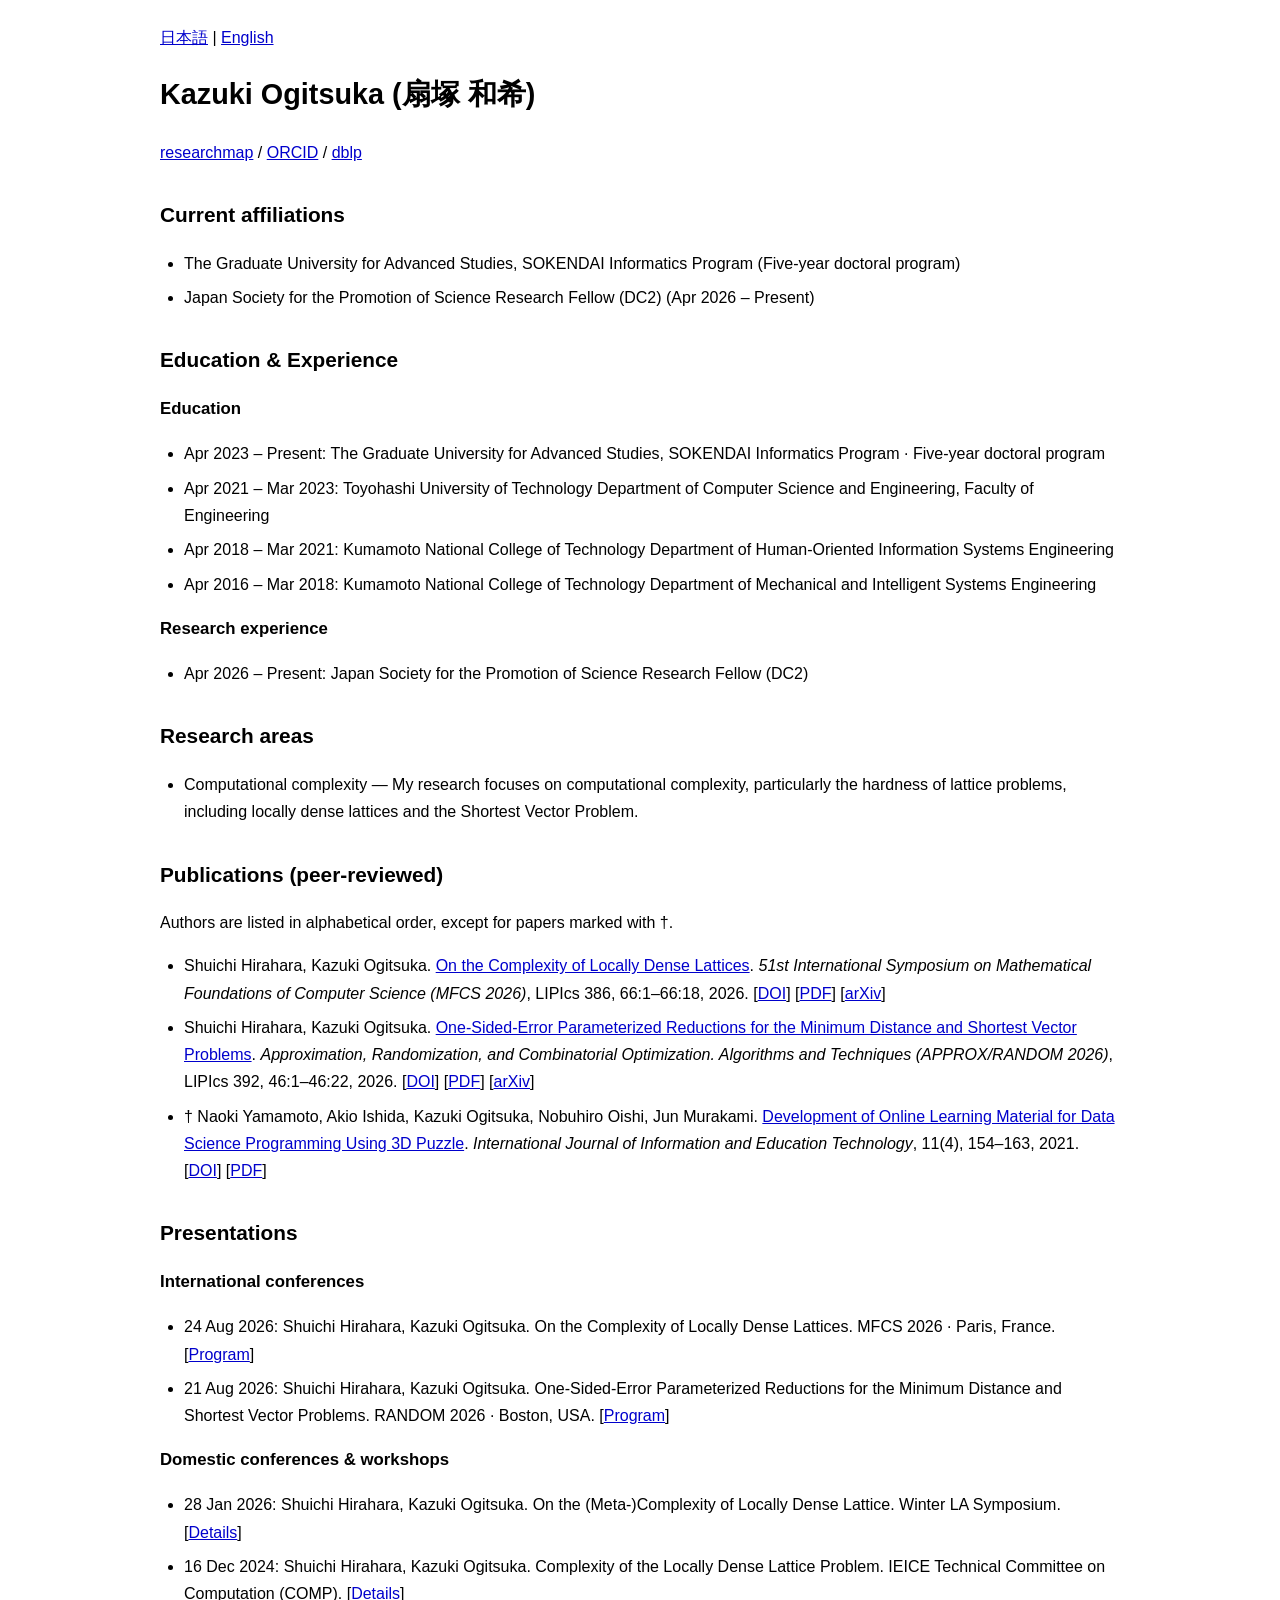
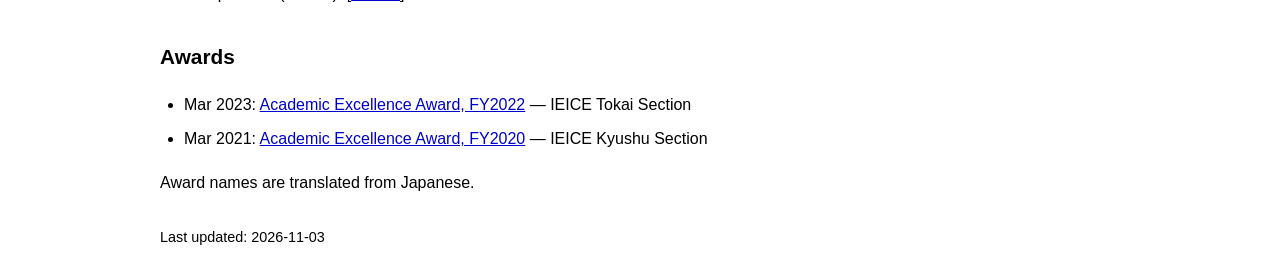
==== en/index.html @ 78e7dba9 "Add bilingual academic personal website" ====
<!doctype html>
<html lang="en">
<head>
  <meta charset="utf-8">
  <meta name="viewport" content="width=device-width, initial-scale=1">
  <meta name="color-scheme" content="light">
  <title>Kazuki Ogitsuka | Computational complexity</title>
  <meta name="description" content="Kazuki Ogitsuka: affiliations, education, research areas, peer-reviewed publications, presentations, and awards.">
  <link rel="alternate" hreflang="ja" href="../index.html">
  <link rel="alternate" hreflang="en" href="./index.html">
  <link rel="stylesheet" href="../assets/style.css">
  <script src="../assets/main.js" defer></script>
</head>
<body id="top">
  <header>
    <nav aria-label="Language"><a href="../index.html" lang="ja" hreflang="ja" data-language-link>日本語</a> | <a href="./index.html" lang="en" hreflang="en" aria-current="page">English</a></nav>
    <h1>Kazuki Ogitsuka <span lang="ja">(扇塚 和希)</span></h1>
    <p><a href="https://researchmap.jp/kazuki_ogitsuka?lang=en">researchmap</a> / <a href="https://orcid.org/0009-0003-6809-3717">ORCID</a> / <a href="https://dblp.org/pid/443/9384.html">dblp</a></p>
  </header>
  <main id="main">
    <section id="affiliations">
      <h2>Current affiliations</h2>
      <ul>
        <li>The Graduate University for Advanced Studies, SOKENDAI Informatics Program (Five-year doctoral program)</li>
        <li>Japan Society for the Promotion of Science Research Fellow (DC2) (Apr 2026 – Present)</li>
      </ul>
    </section>
    <section id="education">
      <h2>Education & Experience</h2>
      <h3>Education</h3>
      <ul class="education-list">
        <li>Apr 2023 – Present: The Graduate University for Advanced Studies, SOKENDAI Informatics Program · Five-year doctoral program</li>
        <li>Apr 2021 – Mar 2023: Toyohashi University of Technology Department of Computer Science and Engineering, Faculty of Engineering</li>
        <li>Apr 2018 – Mar 2021: Kumamoto National College of Technology Department of Human-Oriented Information Systems Engineering</li>
        <li>Apr 2016 – Mar 2018: Kumamoto National College of Technology Department of Mechanical and Intelligent Systems Engineering</li>
      </ul>
      <h3>Research experience</h3>
      <ul class="experience-list">
        <li>Apr 2026 – Present: Japan Society for the Promotion of Science Research Fellow (DC2)</li>
      </ul>
    </section>
    <section id="research">
      <h2>Research areas</h2>
      <ul>
        <li>Computational complexity — My research focuses on computational complexity, particularly the hardness of lattice problems, including locally dense lattices and the Shortest Vector Problem.</li>
      </ul>
    </section>
    <section id="publications">
      <h2>Publications (peer-reviewed)</h2>
      <p>Authors are listed in alphabetical order, except for papers marked with †.</p>
      <ul class="publication-list">
        <li class="publication" lang="en">Shuichi Hirahara, Kazuki Ogitsuka. <a href="https://doi.org/10.4230/LIPIcs.MFCS.2026.66">On the Complexity of Locally Dense Lattices</a>. <i>51st International Symposium on Mathematical Foundations of Computer Science (MFCS 2026)</i>, LIPIcs 386, 66:1–66:18, 2026. [<a href="https://doi.org/10.4230/LIPIcs.MFCS.2026.66">DOI</a>] [<a href="https://drops.dagstuhl.de/storage/00lipics/lipics-vol386-mfcs2026/LIPIcs.MFCS.2026.66/LIPIcs.MFCS.2026.66.pdf">PDF</a>] [<a href="https://arxiv.org/abs/2608.14975">arXiv</a>]</li>
        <li class="publication" lang="en">Shuichi Hirahara, Kazuki Ogitsuka. <a href="https://doi.org/10.4230/LIPIcs.APPROX/RANDOM.2026.46">One-Sided-Error Parameterized Reductions for the Minimum Distance and Shortest Vector Problems</a>. <i>Approximation, Randomization, and Combinatorial Optimization. Algorithms and Techniques (APPROX/RANDOM 2026)</i>, LIPIcs 392, 46:1–46:22, 2026. [<a href="https://doi.org/10.4230/LIPIcs.APPROX/RANDOM.2026.46">DOI</a>] [<a href="https://drops.dagstuhl.de/storage/00lipics/lipics-vol392-approx-random2026/LIPIcs.APPROX-RANDOM.2026.46/LIPIcs.APPROX-RANDOM.2026.46.pdf">PDF</a>] [<a href="https://arxiv.org/abs/2608.14305">arXiv</a>]</li>
        <li class="publication" lang="en">† Naoki Yamamoto, Akio Ishida, Kazuki Ogitsuka, Nobuhiro Oishi, Jun Murakami. <a href="https://doi.org/10.18178/ijiet.2021.11.4.1505">Development of Online Learning Material for Data Science Programming Using 3D Puzzle</a>. <i>International Journal of Information and Education Technology</i>, 11(4), 154–163, 2021. [<a href="https://doi.org/10.18178/ijiet.2021.11.4.1505">DOI</a>] [<a href="https://www.ijiet.org/vol11/1505-TN008.pdf">PDF</a>]</li>
      </ul>
    </section>
    <section id="presentations">
      <h2>Presentations</h2>
      <h3>International conferences</h3>
      <ul class="talk-list">
        <li>24 Aug 2026: <span lang="en">Shuichi Hirahara, Kazuki Ogitsuka.</span> <span lang="en">On the Complexity of Locally Dense Lattices.</span> MFCS 2026 · Paris, France. [<a href="https://mfcs2026.irif.fr/schedule.html">Program</a>]</li>
        <li>21 Aug 2026: <span lang="en">Shuichi Hirahara, Kazuki Ogitsuka.</span> <span lang="en">One-Sided-Error Parameterized Reductions for the Minimum Distance and Shortest Vector Problems.</span> RANDOM 2026 · Boston, USA. [<a href="https://cs-people.bu.edu/aene/approxrandom2026/program.pdf">Program</a>]</li>
      </ul>
      <h3>Domestic conferences & workshops</h3>
      <ul class="talk-list">
        <li>28 Jan 2026: <span lang="en">Shuichi Hirahara, Kazuki Ogitsuka.</span> <span lang="en">On the (Meta-)Complexity of Locally Dense Lattice.</span> Winter LA Symposium. [<a href="https://researchmap.jp/kazuki_ogitsuka/presentations/53793791">Details</a>]</li>
        <li>16 Dec 2024: <span lang="en">Shuichi Hirahara, Kazuki Ogitsuka.</span> <span lang="en">Complexity of the Locally Dense Lattice Problem.</span> IEICE Technical Committee on Computation (COMP). [<a href="https://ken.ieice.org/ken/paper/20241216Hcga/">Details</a>]</li>
      </ul>
    </section>
    <section id="awards">
      <h2>Awards</h2>
      <ul class="award-list">
        <li>Mar 2023: <a href="https://www.ieice.org/jpn/about/j_pdf/2023/2022jh.pdf">Academic Excellence Award, FY2022</a> — IEICE Tokai Section</li>
        <li>Mar 2021: <a href="https://www.ieice.org/kyushu/2020sei/">Academic Excellence Award, FY2020</a> — IEICE Kyushu Section</li>
      </ul>
      <p>Award names are translated from Japanese.</p>
    </section>
  </main>
  <footer><p>Last updated: <time datetime="2026-11-03">2026-11-03</time></p></footer>
</body>
</html>
---- assets/style.css ----
html {
  color-scheme: light;
  background: white;
  color: black;
}

body {
  max-width: 960px;
  margin: 24px auto;
  padding: 0 20px;
  font-family: Arial, "Noto Sans JP", Meiryo, sans-serif;
  font-size: 16px;
  line-height: 1.7;
  overflow-wrap: break-word;
}

h1 { font-size: 1.8em; }
h2 { margin-top: 1.5em; font-size: 1.3em; }
h3 { font-size: 1.05em; }
ul { padding-left: 1.5em; }
li { margin: 0.45em 0; }
a { color: #0000cc; }
a:visited { color: #551a8b; }
a:focus-visible { outline: 2px solid black; outline-offset: 3px; }
footer { margin-top: 2em; font-size: 0.9em; }

@media (max-width: 600px) {
  body { margin: 16px auto; padding: 0 16px; }
  h1 { font-size: 1.5em; }
}

@media print {
  body { max-width: none; margin: 0; padding: 0; }
  nav { display: none; }
  a, a:visited { color: black; }
}
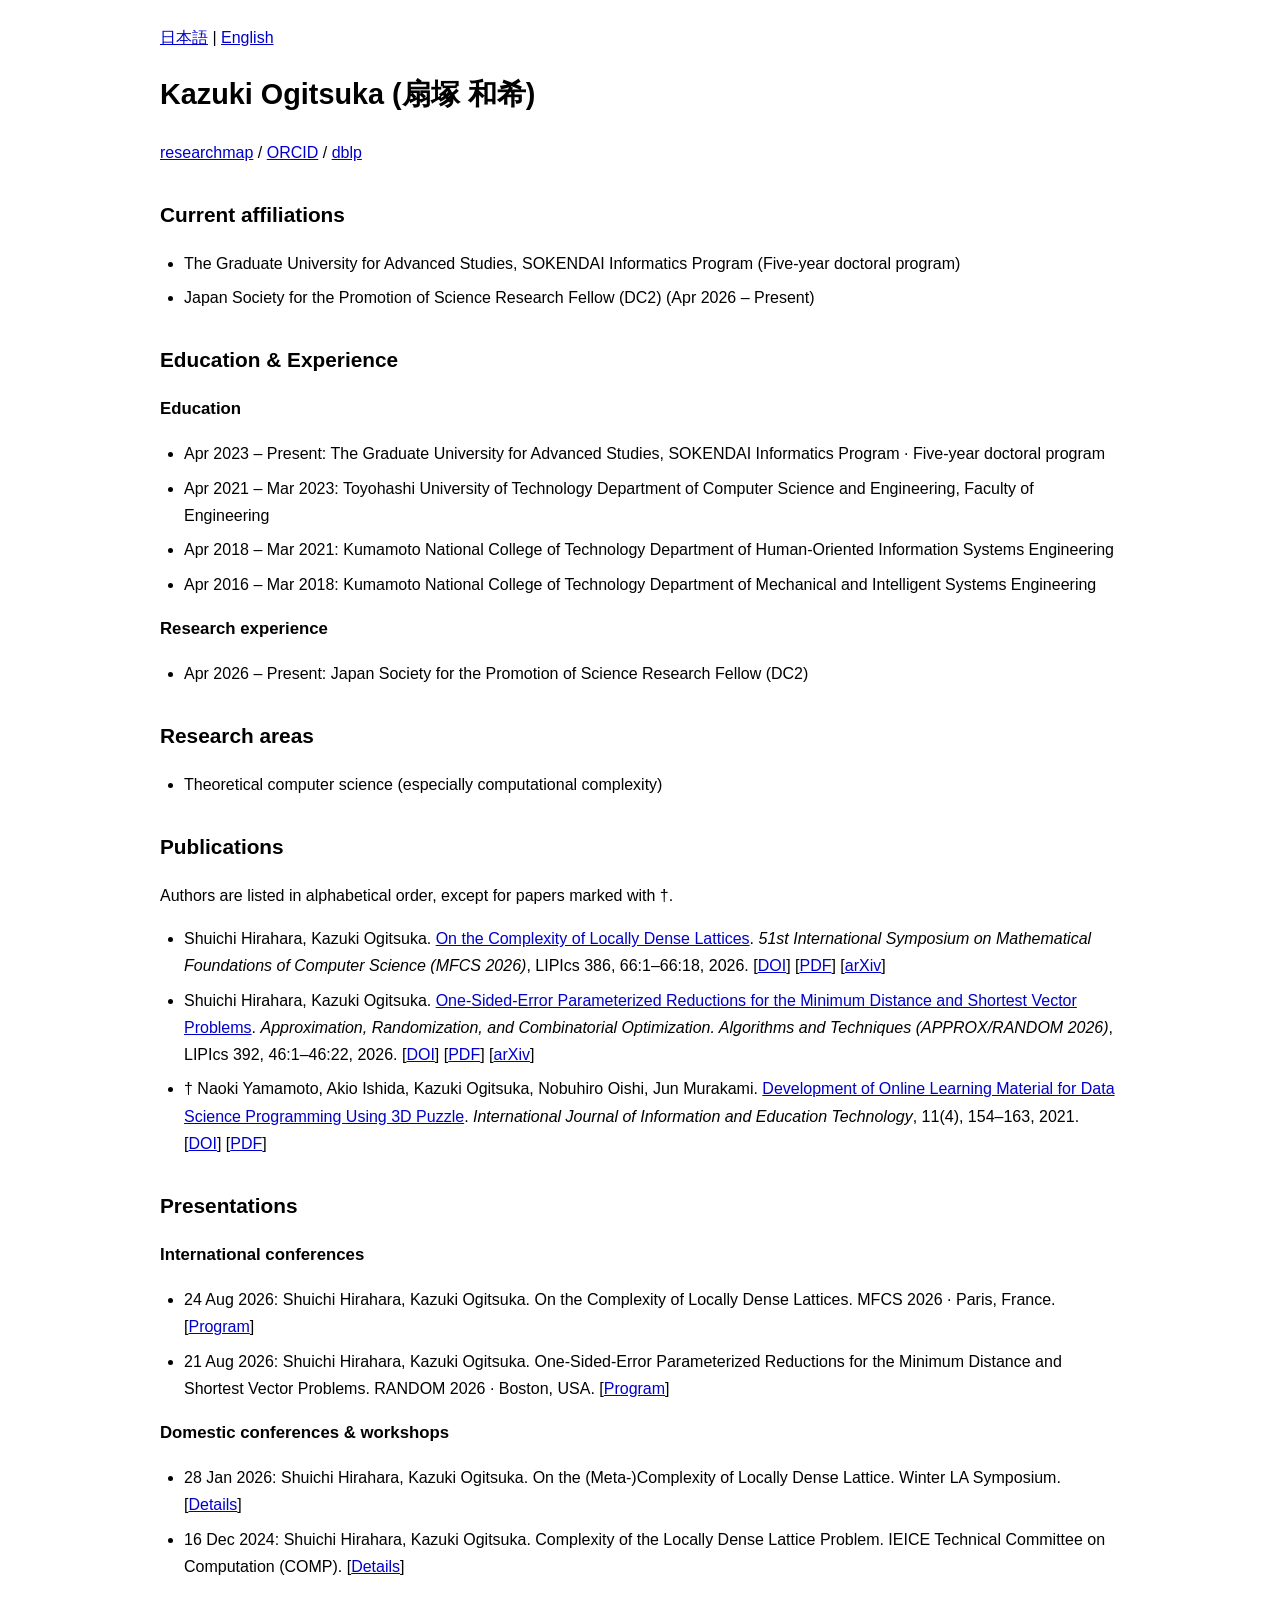
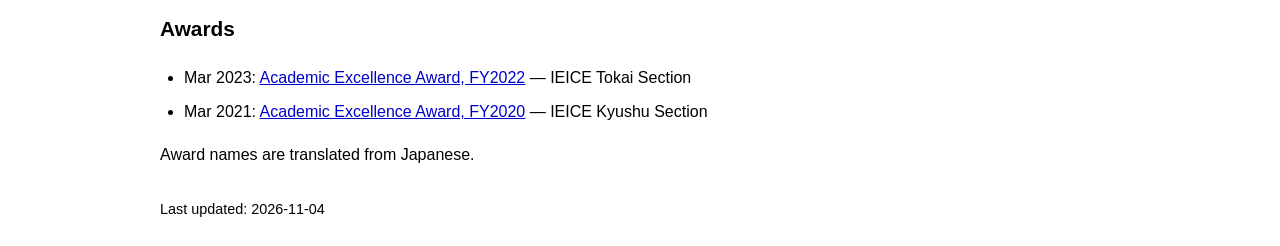
==== commit 67b7418b: "Keep maintenance README local and simplify profile labels" ====
--- a/en/index.html
+++ b/en/index.html
@@ -4,8 +4,8 @@
   <meta charset="utf-8">
   <meta name="viewport" content="width=device-width, initial-scale=1">
   <meta name="color-scheme" content="light">
-  <title>Kazuki Ogitsuka | Computational complexity</title>
-  <meta name="description" content="Kazuki Ogitsuka: affiliations, education, research areas, peer-reviewed publications, presentations, and awards.">
+  <title>Kazuki Ogitsuka</title>
+  <meta name="description" content="Kazuki Ogitsuka: affiliations, education, research areas, publications, presentations, and awards.">
   <link rel="alternate" hreflang="ja" href="../index.html">
   <link rel="alternate" hreflang="en" href="./index.html">
   <link rel="stylesheet" href="../assets/style.css">
@@ -42,11 +42,11 @@
     <section id="research">
       <h2>Research areas</h2>
       <ul>
-        <li>Computational complexity — My research focuses on computational complexity, particularly the hardness of lattice problems, including locally dense lattices and the Shortest Vector Problem.</li>
+        <li>Theoretical computer science (especially computational complexity)</li>
       </ul>
     </section>
     <section id="publications">
-      <h2>Publications (peer-reviewed)</h2>
+      <h2>Publications</h2>
       <p>Authors are listed in alphabetical order, except for papers marked with †.</p>
       <ul class="publication-list">
         <li class="publication" lang="en">Shuichi Hirahara, Kazuki Ogitsuka. <a href="https://doi.org/10.4230/LIPIcs.MFCS.2026.66">On the Complexity of Locally Dense Lattices</a>. <i>51st International Symposium on Mathematical Foundations of Computer Science (MFCS 2026)</i>, LIPIcs 386, 66:1–66:18, 2026. [<a href="https://doi.org/10.4230/LIPIcs.MFCS.2026.66">DOI</a>] [<a href="https://drops.dagstuhl.de/storage/00lipics/lipics-vol386-mfcs2026/LIPIcs.MFCS.2026.66/LIPIcs.MFCS.2026.66.pdf">PDF</a>] [<a href="https://arxiv.org/abs/2608.14975">arXiv</a>]</li>
@@ -76,6 +76,6 @@
       <p>Award names are translated from Japanese.</p>
     </section>
   </main>
-  <footer><p>Last updated: <time datetime="2026-11-03">2026-11-03</time></p></footer>
+  <footer><p>Last updated: <time datetime="2026-11-04">2026-11-04</time></p></footer>
 </body>
 </html>
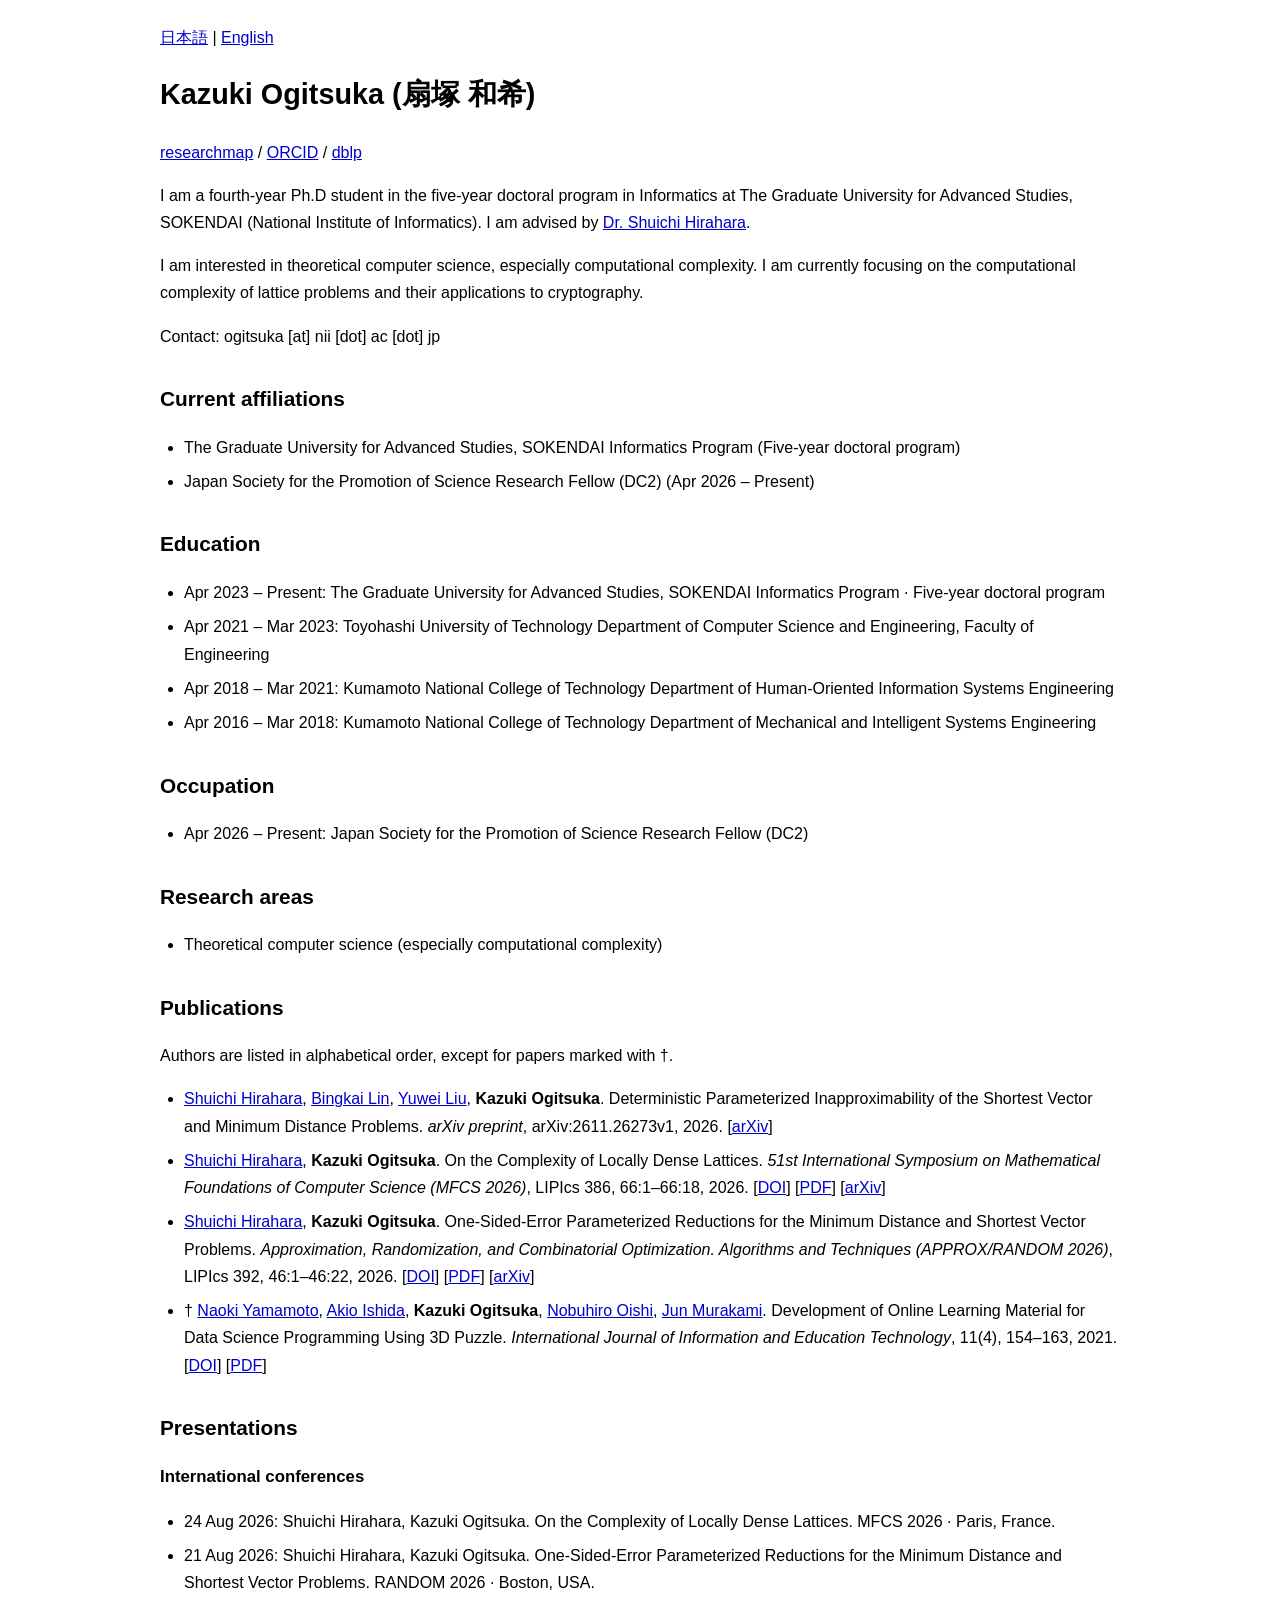
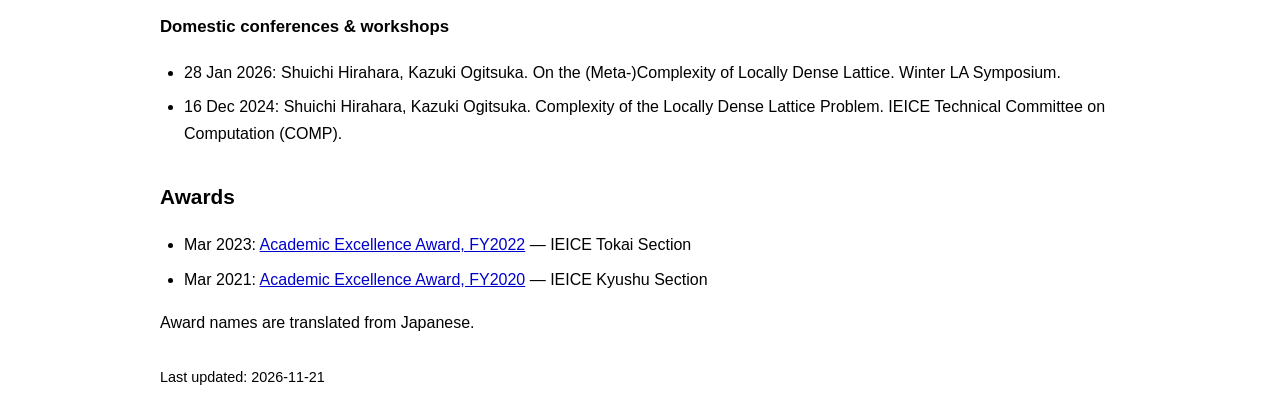
==== commit 6dfd6699: "Update biography, contact, publications, and author presentation" ====
--- a/en/index.html
+++ b/en/index.html
@@ -5,7 +5,7 @@
   <meta name="viewport" content="width=device-width, initial-scale=1">
   <meta name="color-scheme" content="light">
   <title>Kazuki Ogitsuka</title>
-  <meta name="description" content="Kazuki Ogitsuka: affiliations, education, research areas, publications, presentations, and awards.">
+  <meta name="description" content="Kazuki Ogitsuka: introduction, affiliations, education, occupation, research areas, publications, presentations, and awards.">
   <link rel="alternate" hreflang="ja" href="../index.html">
   <link rel="alternate" hreflang="en" href="./index.html">
   <link rel="stylesheet" href="../assets/style.css">
@@ -18,6 +18,11 @@
     <p><a href="https://researchmap.jp/kazuki_ogitsuka?lang=en">researchmap</a> / <a href="https://orcid.org/0009-0003-6809-3717">ORCID</a> / <a href="https://dblp.org/pid/443/9384.html">dblp</a></p>
   </header>
   <main id="main">
+    <section id="introduction" aria-label="Introduction">
+      <p>I am a fourth-year Ph.D student in the five-year doctoral program in Informatics at The Graduate University for Advanced Studies, SOKENDAI (National Institute of Informatics). I am advised by <a href="https://researchmap.jp/shuichi.hirahara">Dr. Shuichi Hirahara</a>.</p>
+      <p>I am interested in theoretical computer science, especially computational complexity. I am currently focusing on the computational complexity of lattice problems and their applications to cryptography.</p>
+      <p>Contact: ogitsuka [at] nii [dot] ac [dot] jp</p>
+    </section>
     <section id="affiliations">
       <h2>Current affiliations</h2>
       <ul>
@@ -26,15 +31,16 @@
       </ul>
     </section>
     <section id="education">
-      <h2>Education & Experience</h2>
-      <h3>Education</h3>
+      <h2>Education</h2>
       <ul class="education-list">
         <li>Apr 2023 – Present: The Graduate University for Advanced Studies, SOKENDAI Informatics Program · Five-year doctoral program</li>
         <li>Apr 2021 – Mar 2023: Toyohashi University of Technology Department of Computer Science and Engineering, Faculty of Engineering</li>
         <li>Apr 2018 – Mar 2021: Kumamoto National College of Technology Department of Human-Oriented Information Systems Engineering</li>
         <li>Apr 2016 – Mar 2018: Kumamoto National College of Technology Department of Mechanical and Intelligent Systems Engineering</li>
       </ul>
-      <h3>Research experience</h3>
+    </section>
+    <section id="employment">
+      <h2>Occupation</h2>
       <ul class="experience-list">
         <li>Apr 2026 – Present: Japan Society for the Promotion of Science Research Fellow (DC2)</li>
       </ul>
@@ -49,22 +55,23 @@
       <h2>Publications</h2>
       <p>Authors are listed in alphabetical order, except for papers marked with †.</p>
       <ul class="publication-list">
-        <li class="publication" lang="en">Shuichi Hirahara, Kazuki Ogitsuka. <a href="https://doi.org/10.4230/LIPIcs.MFCS.2026.66">On the Complexity of Locally Dense Lattices</a>. <i>51st International Symposium on Mathematical Foundations of Computer Science (MFCS 2026)</i>, LIPIcs 386, 66:1–66:18, 2026. [<a href="https://doi.org/10.4230/LIPIcs.MFCS.2026.66">DOI</a>] [<a href="https://drops.dagstuhl.de/storage/00lipics/lipics-vol386-mfcs2026/LIPIcs.MFCS.2026.66/LIPIcs.MFCS.2026.66.pdf">PDF</a>] [<a href="https://arxiv.org/abs/2608.14975">arXiv</a>]</li>
-        <li class="publication" lang="en">Shuichi Hirahara, Kazuki Ogitsuka. <a href="https://doi.org/10.4230/LIPIcs.APPROX/RANDOM.2026.46">One-Sided-Error Parameterized Reductions for the Minimum Distance and Shortest Vector Problems</a>. <i>Approximation, Randomization, and Combinatorial Optimization. Algorithms and Techniques (APPROX/RANDOM 2026)</i>, LIPIcs 392, 46:1–46:22, 2026. [<a href="https://doi.org/10.4230/LIPIcs.APPROX/RANDOM.2026.46">DOI</a>] [<a href="https://drops.dagstuhl.de/storage/00lipics/lipics-vol392-approx-random2026/LIPIcs.APPROX-RANDOM.2026.46/LIPIcs.APPROX-RANDOM.2026.46.pdf">PDF</a>] [<a href="https://arxiv.org/abs/2608.14305">arXiv</a>]</li>
-        <li class="publication" lang="en">† Naoki Yamamoto, Akio Ishida, Kazuki Ogitsuka, Nobuhiro Oishi, Jun Murakami. <a href="https://doi.org/10.18178/ijiet.2021.11.4.1505">Development of Online Learning Material for Data Science Programming Using 3D Puzzle</a>. <i>International Journal of Information and Education Technology</i>, 11(4), 154–163, 2021. [<a href="https://doi.org/10.18178/ijiet.2021.11.4.1505">DOI</a>] [<a href="https://www.ijiet.org/vol11/1505-TN008.pdf">PDF</a>]</li>
+        <li class="publication" lang="en"><a href="https://researchmap.jp/shuichi.hirahara">Shuichi Hirahara</a>, <a href="https://sites.google.com/site/bingkai314159/home">Bingkai Lin</a>, <a href="https://ywliu00.github.io/">Yuwei Liu</a>, <strong>Kazuki Ogitsuka</strong>. Deterministic Parameterized Inapproximability of the Shortest Vector and Minimum Distance Problems. <i>arXiv preprint</i>, arXiv:2611.26273v1, 2026. [<a href="https://arxiv.org/abs/2611.26273v1">arXiv</a>]</li>
+        <li class="publication" lang="en"><a href="https://researchmap.jp/shuichi.hirahara">Shuichi Hirahara</a>, <strong>Kazuki Ogitsuka</strong>. On the Complexity of Locally Dense Lattices. <i>51st International Symposium on Mathematical Foundations of Computer Science (MFCS 2026)</i>, LIPIcs 386, 66:1–66:18, 2026. [<a href="https://doi.org/10.4230/LIPIcs.MFCS.2026.66">DOI</a>] [<a href="https://drops.dagstuhl.de/storage/00lipics/lipics-vol386-mfcs2026/LIPIcs.MFCS.2026.66/LIPIcs.MFCS.2026.66.pdf">PDF</a>] [<a href="https://arxiv.org/abs/2608.14975">arXiv</a>]</li>
+        <li class="publication" lang="en"><a href="https://researchmap.jp/shuichi.hirahara">Shuichi Hirahara</a>, <strong>Kazuki Ogitsuka</strong>. One-Sided-Error Parameterized Reductions for the Minimum Distance and Shortest Vector Problems. <i>Approximation, Randomization, and Combinatorial Optimization. Algorithms and Techniques (APPROX/RANDOM 2026)</i>, LIPIcs 392, 46:1–46:22, 2026. [<a href="https://doi.org/10.4230/LIPIcs.APPROX/RANDOM.2026.46">DOI</a>] [<a href="https://drops.dagstuhl.de/storage/00lipics/lipics-vol392-approx-random2026/LIPIcs.APPROX-RANDOM.2026.46/LIPIcs.APPROX-RANDOM.2026.46.pdf">PDF</a>] [<a href="https://arxiv.org/abs/2608.14305">arXiv</a>]</li>
+        <li class="publication" lang="en">† <a href="https://researchmap.jp/read0182624">Naoki Yamamoto</a>, <a href="https://researchmap.jp/7000002677">Akio Ishida</a>, <strong>Kazuki Ogitsuka</strong>, <a href="https://researchmap.jp/result_oishi">Nobuhiro Oishi</a>, <a href="https://researchmap.jp/read0146302">Jun Murakami</a>. Development of Online Learning Material for Data Science Programming Using 3D Puzzle. <i>International Journal of Information and Education Technology</i>, 11(4), 154–163, 2021. [<a href="https://doi.org/10.18178/ijiet.2021.11.4.1505">DOI</a>] [<a href="https://www.ijiet.org/vol11/1505-TN008.pdf">PDF</a>]</li>
       </ul>
     </section>
     <section id="presentations">
       <h2>Presentations</h2>
       <h3>International conferences</h3>
       <ul class="talk-list">
-        <li>24 Aug 2026: <span lang="en">Shuichi Hirahara, Kazuki Ogitsuka.</span> <span lang="en">On the Complexity of Locally Dense Lattices.</span> MFCS 2026 · Paris, France. [<a href="https://mfcs2026.irif.fr/schedule.html">Program</a>]</li>
-        <li>21 Aug 2026: <span lang="en">Shuichi Hirahara, Kazuki Ogitsuka.</span> <span lang="en">One-Sided-Error Parameterized Reductions for the Minimum Distance and Shortest Vector Problems.</span> RANDOM 2026 · Boston, USA. [<a href="https://cs-people.bu.edu/aene/approxrandom2026/program.pdf">Program</a>]</li>
+        <li>24 Aug 2026: <span lang="en">Shuichi Hirahara, Kazuki Ogitsuka.</span> <span lang="en">On the Complexity of Locally Dense Lattices.</span> MFCS 2026 · Paris, France.</li>
+        <li>21 Aug 2026: <span lang="en">Shuichi Hirahara, Kazuki Ogitsuka.</span> <span lang="en">One-Sided-Error Parameterized Reductions for the Minimum Distance and Shortest Vector Problems.</span> RANDOM 2026 · Boston, USA.</li>
       </ul>
       <h3>Domestic conferences & workshops</h3>
       <ul class="talk-list">
-        <li>28 Jan 2026: <span lang="en">Shuichi Hirahara, Kazuki Ogitsuka.</span> <span lang="en">On the (Meta-)Complexity of Locally Dense Lattice.</span> Winter LA Symposium. [<a href="https://researchmap.jp/kazuki_ogitsuka/presentations/53793791">Details</a>]</li>
-        <li>16 Dec 2024: <span lang="en">Shuichi Hirahara, Kazuki Ogitsuka.</span> <span lang="en">Complexity of the Locally Dense Lattice Problem.</span> IEICE Technical Committee on Computation (COMP). [<a href="https://ken.ieice.org/ken/paper/20241216Hcga/">Details</a>]</li>
+        <li>28 Jan 2026: <span lang="en">Shuichi Hirahara, Kazuki Ogitsuka.</span> <span lang="en">On the (Meta-)Complexity of Locally Dense Lattice.</span> Winter LA Symposium.</li>
+        <li>16 Dec 2024: <span lang="en">Shuichi Hirahara, Kazuki Ogitsuka.</span> <span lang="en">Complexity of the Locally Dense Lattice Problem.</span> IEICE Technical Committee on Computation (COMP).</li>
       </ul>
     </section>
     <section id="awards">
@@ -76,6 +83,6 @@
       <p>Award names are translated from Japanese.</p>
     </section>
   </main>
-  <footer><p>Last updated: <time datetime="2026-11-04">2026-11-04</time></p></footer>
+  <footer><p>Last updated: <time datetime="2026-11-21">2026-11-21</time></p></footer>
 </body>
 </html>
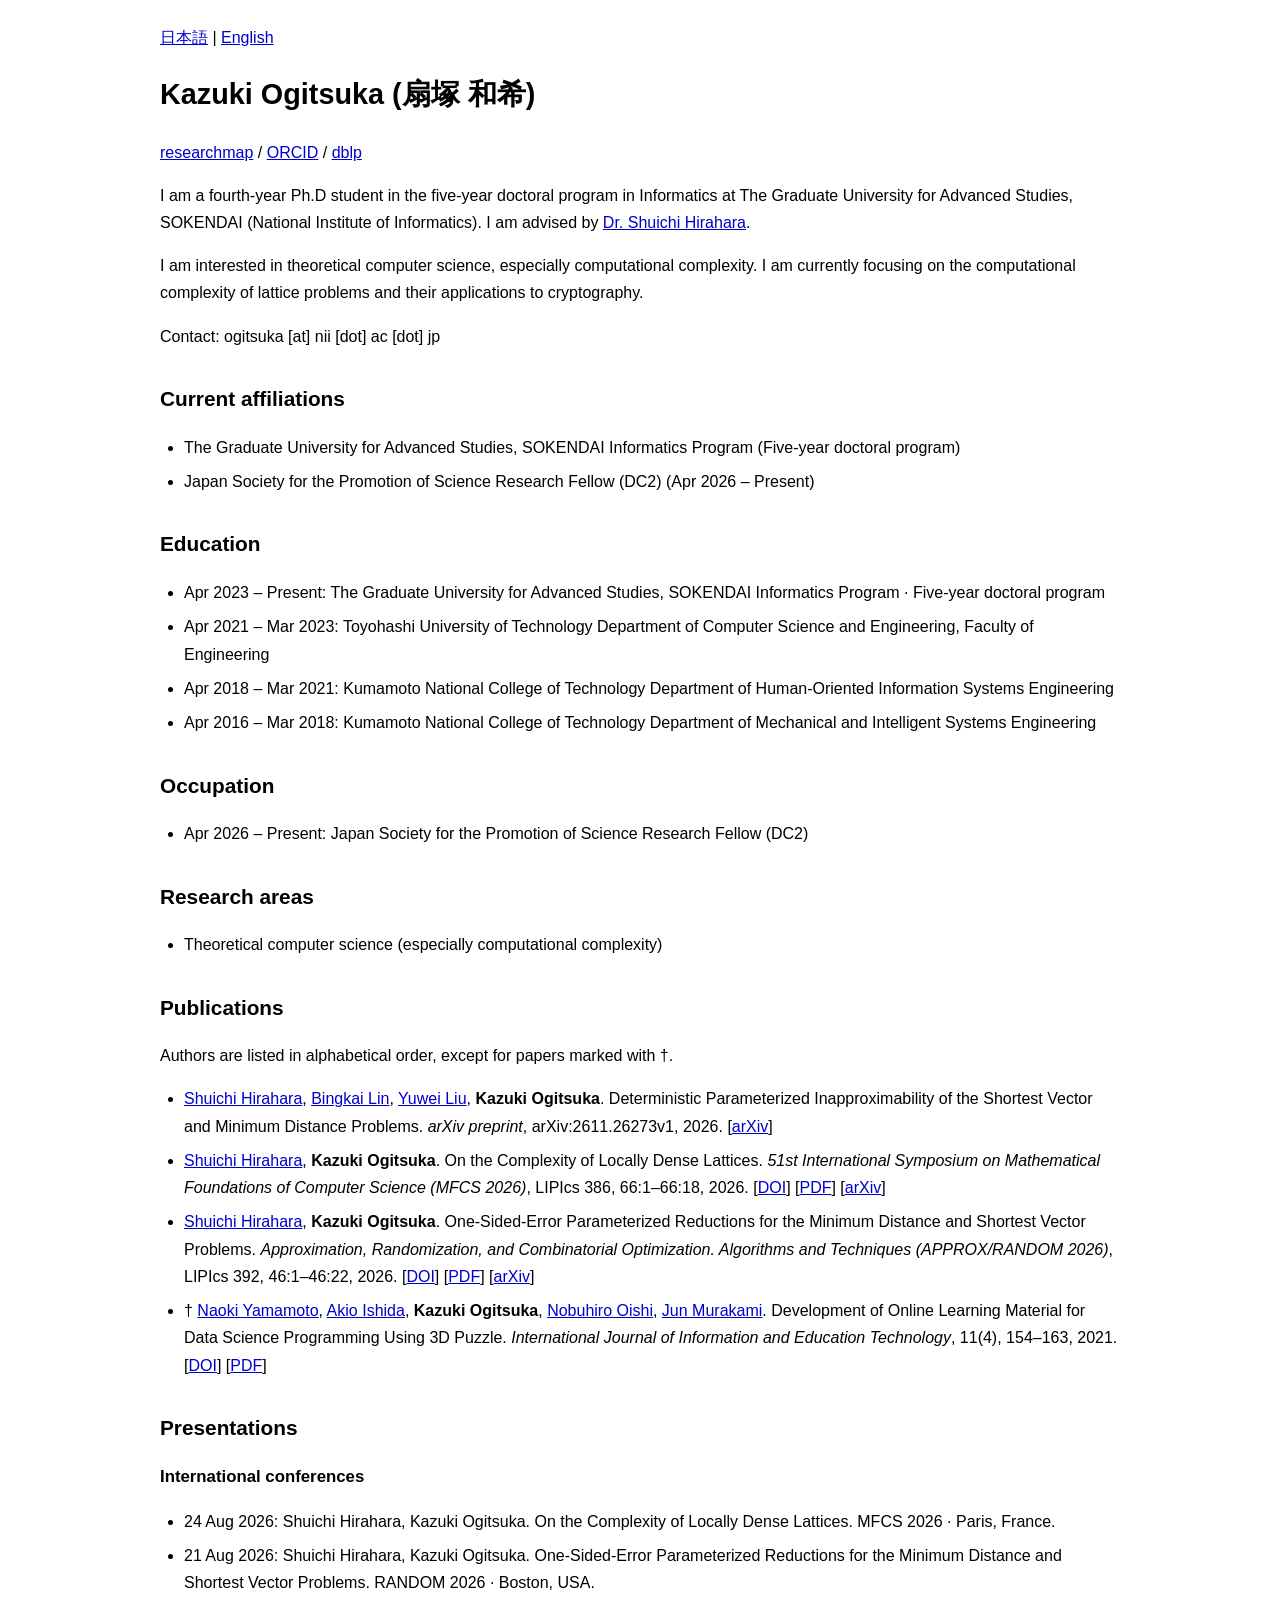
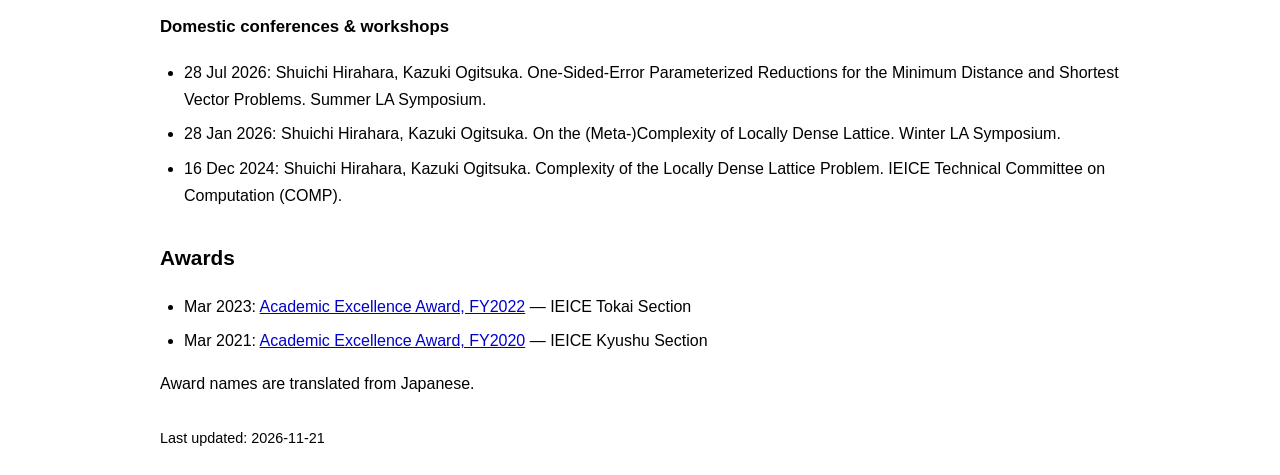
==== commit 353020f6: "Add Summer LA Symposium 2026 presentation" ====
--- a/en/index.html
+++ b/en/index.html
@@ -70,6 +70,7 @@
       </ul>
       <h3>Domestic conferences & workshops</h3>
       <ul class="talk-list">
+        <li>28 Jul 2026: <span lang="en">Shuichi Hirahara, Kazuki Ogitsuka.</span> <span lang="en">One-Sided-Error Parameterized Reductions for the Minimum Distance and Shortest Vector Problems.</span> Summer LA Symposium.</li>
         <li>28 Jan 2026: <span lang="en">Shuichi Hirahara, Kazuki Ogitsuka.</span> <span lang="en">On the (Meta-)Complexity of Locally Dense Lattice.</span> Winter LA Symposium.</li>
         <li>16 Dec 2024: <span lang="en">Shuichi Hirahara, Kazuki Ogitsuka.</span> <span lang="en">Complexity of the Locally Dense Lattice Problem.</span> IEICE Technical Committee on Computation (COMP).</li>
       </ul>
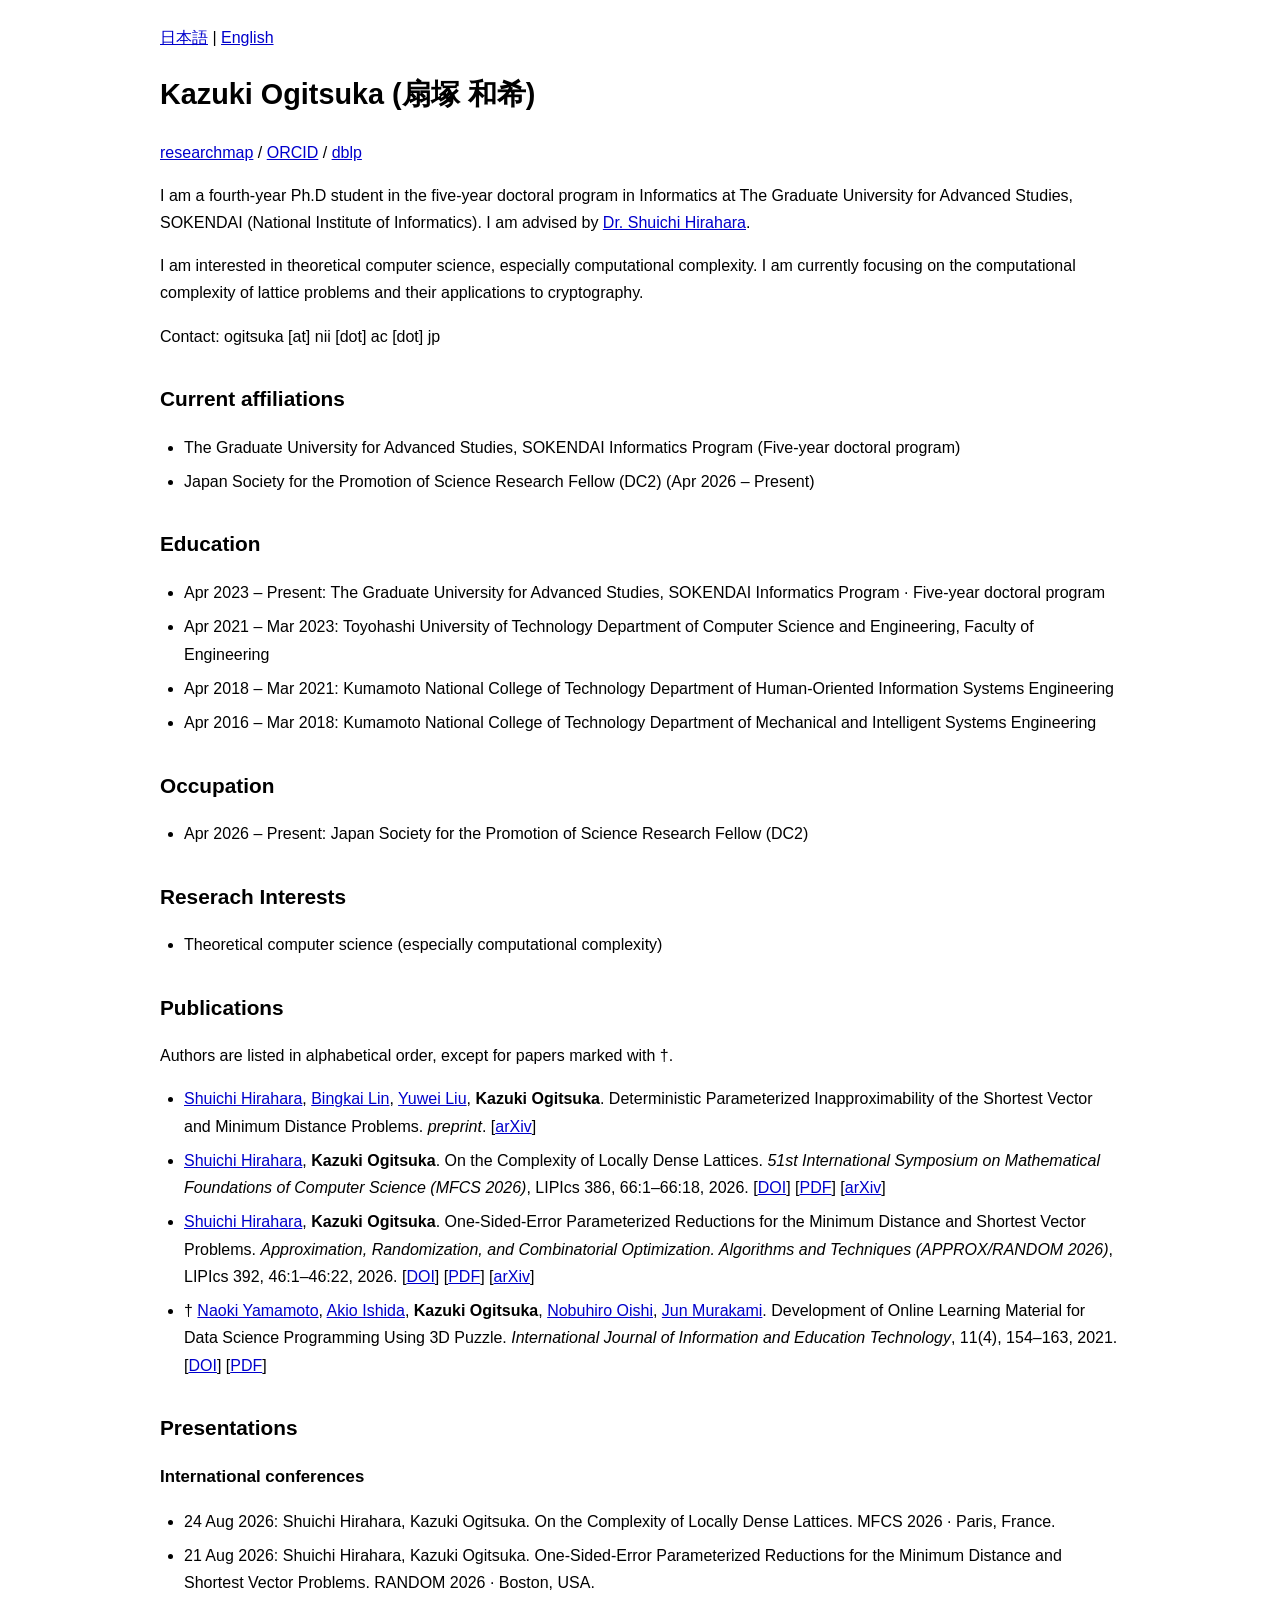
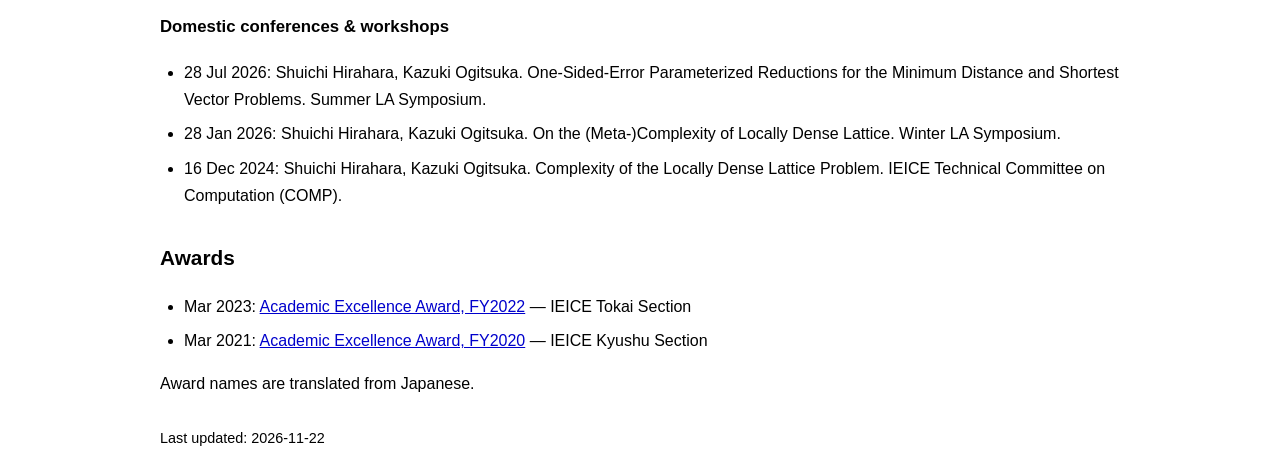
==== commit 58cc19c9: "Update research interest headings and simplify preprint display" ====
--- a/en/index.html
+++ b/en/index.html
@@ -5,7 +5,7 @@
   <meta name="viewport" content="width=device-width, initial-scale=1">
   <meta name="color-scheme" content="light">
   <title>Kazuki Ogitsuka</title>
-  <meta name="description" content="Kazuki Ogitsuka: introduction, affiliations, education, occupation, research areas, publications, presentations, and awards.">
+  <meta name="description" content="Kazuki Ogitsuka: introduction, affiliations, education, occupation, research interests, publications, presentations, and awards.">
   <link rel="alternate" hreflang="ja" href="../index.html">
   <link rel="alternate" hreflang="en" href="./index.html">
   <link rel="stylesheet" href="../assets/style.css">
@@ -19,7 +19,7 @@
   </header>
   <main id="main">
     <section id="introduction" aria-label="Introduction">
-      <p>I am a fourth-year Ph.D student in the five-year doctoral program in Informatics at The Graduate University for Advanced Studies, SOKENDAI (National Institute of Informatics). I am advised by <a href="https://researchmap.jp/shuichi.hirahara">Dr. Shuichi Hirahara</a>.</p>
+      <p>I am a fourth-year Ph.D student in the five-year doctoral program in Informatics at The Graduate University for Advanced Studies, SOKENDAI (National Institute of Informatics). I am advised by <a href="https://researchmap.jp/shuichi.hirahara?lang=en">Dr. Shuichi Hirahara</a>.</p>
       <p>I am interested in theoretical computer science, especially computational complexity. I am currently focusing on the computational complexity of lattice problems and their applications to cryptography.</p>
       <p>Contact: ogitsuka [at] nii [dot] ac [dot] jp</p>
     </section>
@@ -46,7 +46,7 @@
       </ul>
     </section>
     <section id="research">
-      <h2>Research areas</h2>
+      <h2>Reserach Interests</h2>
       <ul>
         <li>Theoretical computer science (especially computational complexity)</li>
       </ul>
@@ -55,10 +55,10 @@
       <h2>Publications</h2>
       <p>Authors are listed in alphabetical order, except for papers marked with †.</p>
       <ul class="publication-list">
-        <li class="publication" lang="en"><a href="https://researchmap.jp/shuichi.hirahara">Shuichi Hirahara</a>, <a href="https://sites.google.com/site/bingkai314159/home">Bingkai Lin</a>, <a href="https://ywliu00.github.io/">Yuwei Liu</a>, <strong>Kazuki Ogitsuka</strong>. Deterministic Parameterized Inapproximability of the Shortest Vector and Minimum Distance Problems. <i>arXiv preprint</i>, arXiv:2611.26273v1, 2026. [<a href="https://arxiv.org/abs/2611.26273v1">arXiv</a>]</li>
-        <li class="publication" lang="en"><a href="https://researchmap.jp/shuichi.hirahara">Shuichi Hirahara</a>, <strong>Kazuki Ogitsuka</strong>. On the Complexity of Locally Dense Lattices. <i>51st International Symposium on Mathematical Foundations of Computer Science (MFCS 2026)</i>, LIPIcs 386, 66:1–66:18, 2026. [<a href="https://doi.org/10.4230/LIPIcs.MFCS.2026.66">DOI</a>] [<a href="https://drops.dagstuhl.de/storage/00lipics/lipics-vol386-mfcs2026/LIPIcs.MFCS.2026.66/LIPIcs.MFCS.2026.66.pdf">PDF</a>] [<a href="https://arxiv.org/abs/2608.14975">arXiv</a>]</li>
-        <li class="publication" lang="en"><a href="https://researchmap.jp/shuichi.hirahara">Shuichi Hirahara</a>, <strong>Kazuki Ogitsuka</strong>. One-Sided-Error Parameterized Reductions for the Minimum Distance and Shortest Vector Problems. <i>Approximation, Randomization, and Combinatorial Optimization. Algorithms and Techniques (APPROX/RANDOM 2026)</i>, LIPIcs 392, 46:1–46:22, 2026. [<a href="https://doi.org/10.4230/LIPIcs.APPROX/RANDOM.2026.46">DOI</a>] [<a href="https://drops.dagstuhl.de/storage/00lipics/lipics-vol392-approx-random2026/LIPIcs.APPROX-RANDOM.2026.46/LIPIcs.APPROX-RANDOM.2026.46.pdf">PDF</a>] [<a href="https://arxiv.org/abs/2608.14305">arXiv</a>]</li>
-        <li class="publication" lang="en">† <a href="https://researchmap.jp/read0182624">Naoki Yamamoto</a>, <a href="https://researchmap.jp/7000002677">Akio Ishida</a>, <strong>Kazuki Ogitsuka</strong>, <a href="https://researchmap.jp/result_oishi">Nobuhiro Oishi</a>, <a href="https://researchmap.jp/read0146302">Jun Murakami</a>. Development of Online Learning Material for Data Science Programming Using 3D Puzzle. <i>International Journal of Information and Education Technology</i>, 11(4), 154–163, 2021. [<a href="https://doi.org/10.18178/ijiet.2021.11.4.1505">DOI</a>] [<a href="https://www.ijiet.org/vol11/1505-TN008.pdf">PDF</a>]</li>
+        <li class="publication" lang="en"><a href="https://researchmap.jp/shuichi.hirahara?lang=en">Shuichi Hirahara</a>, <a href="https://sites.google.com/site/bingkai314159/home">Bingkai Lin</a>, <a href="https://ywliu00.github.io/">Yuwei Liu</a>, <strong>Kazuki Ogitsuka</strong>. Deterministic Parameterized Inapproximability of the Shortest Vector and Minimum Distance Problems. <i>preprint</i>. [<a href="https://arxiv.org/abs/2611.26273v1">arXiv</a>]</li>
+        <li class="publication" lang="en"><a href="https://researchmap.jp/shuichi.hirahara?lang=en">Shuichi Hirahara</a>, <strong>Kazuki Ogitsuka</strong>. On the Complexity of Locally Dense Lattices. <i>51st International Symposium on Mathematical Foundations of Computer Science (MFCS 2026)</i>, LIPIcs 386, 66:1–66:18, 2026. [<a href="https://doi.org/10.4230/LIPIcs.MFCS.2026.66">DOI</a>] [<a href="https://drops.dagstuhl.de/storage/00lipics/lipics-vol386-mfcs2026/LIPIcs.MFCS.2026.66/LIPIcs.MFCS.2026.66.pdf">PDF</a>] [<a href="https://arxiv.org/abs/2608.14975">arXiv</a>]</li>
+        <li class="publication" lang="en"><a href="https://researchmap.jp/shuichi.hirahara?lang=en">Shuichi Hirahara</a>, <strong>Kazuki Ogitsuka</strong>. One-Sided-Error Parameterized Reductions for the Minimum Distance and Shortest Vector Problems. <i>Approximation, Randomization, and Combinatorial Optimization. Algorithms and Techniques (APPROX/RANDOM 2026)</i>, LIPIcs 392, 46:1–46:22, 2026. [<a href="https://doi.org/10.4230/LIPIcs.APPROX/RANDOM.2026.46">DOI</a>] [<a href="https://drops.dagstuhl.de/storage/00lipics/lipics-vol392-approx-random2026/LIPIcs.APPROX-RANDOM.2026.46/LIPIcs.APPROX-RANDOM.2026.46.pdf">PDF</a>] [<a href="https://arxiv.org/abs/2608.14305">arXiv</a>]</li>
+        <li class="publication" lang="en">† <a href="https://researchmap.jp/read0182624?lang=en">Naoki Yamamoto</a>, <a href="https://researchmap.jp/7000002677?lang=en">Akio Ishida</a>, <strong>Kazuki Ogitsuka</strong>, <a href="https://researchmap.jp/result_oishi?lang=en">Nobuhiro Oishi</a>, <a href="https://researchmap.jp/read0146302?lang=en">Jun Murakami</a>. Development of Online Learning Material for Data Science Programming Using 3D Puzzle. <i>International Journal of Information and Education Technology</i>, 11(4), 154–163, 2021. [<a href="https://doi.org/10.18178/ijiet.2021.11.4.1505">DOI</a>] [<a href="https://www.ijiet.org/vol11/1505-TN008.pdf">PDF</a>]</li>
       </ul>
     </section>
     <section id="presentations">
@@ -84,6 +84,6 @@
       <p>Award names are translated from Japanese.</p>
     </section>
   </main>
-  <footer><p>Last updated: <time datetime="2026-11-21">2026-11-21</time></p></footer>
+  <footer><p>Last updated: <time datetime="2026-11-22">2026-11-22</time></p></footer>
 </body>
 </html>
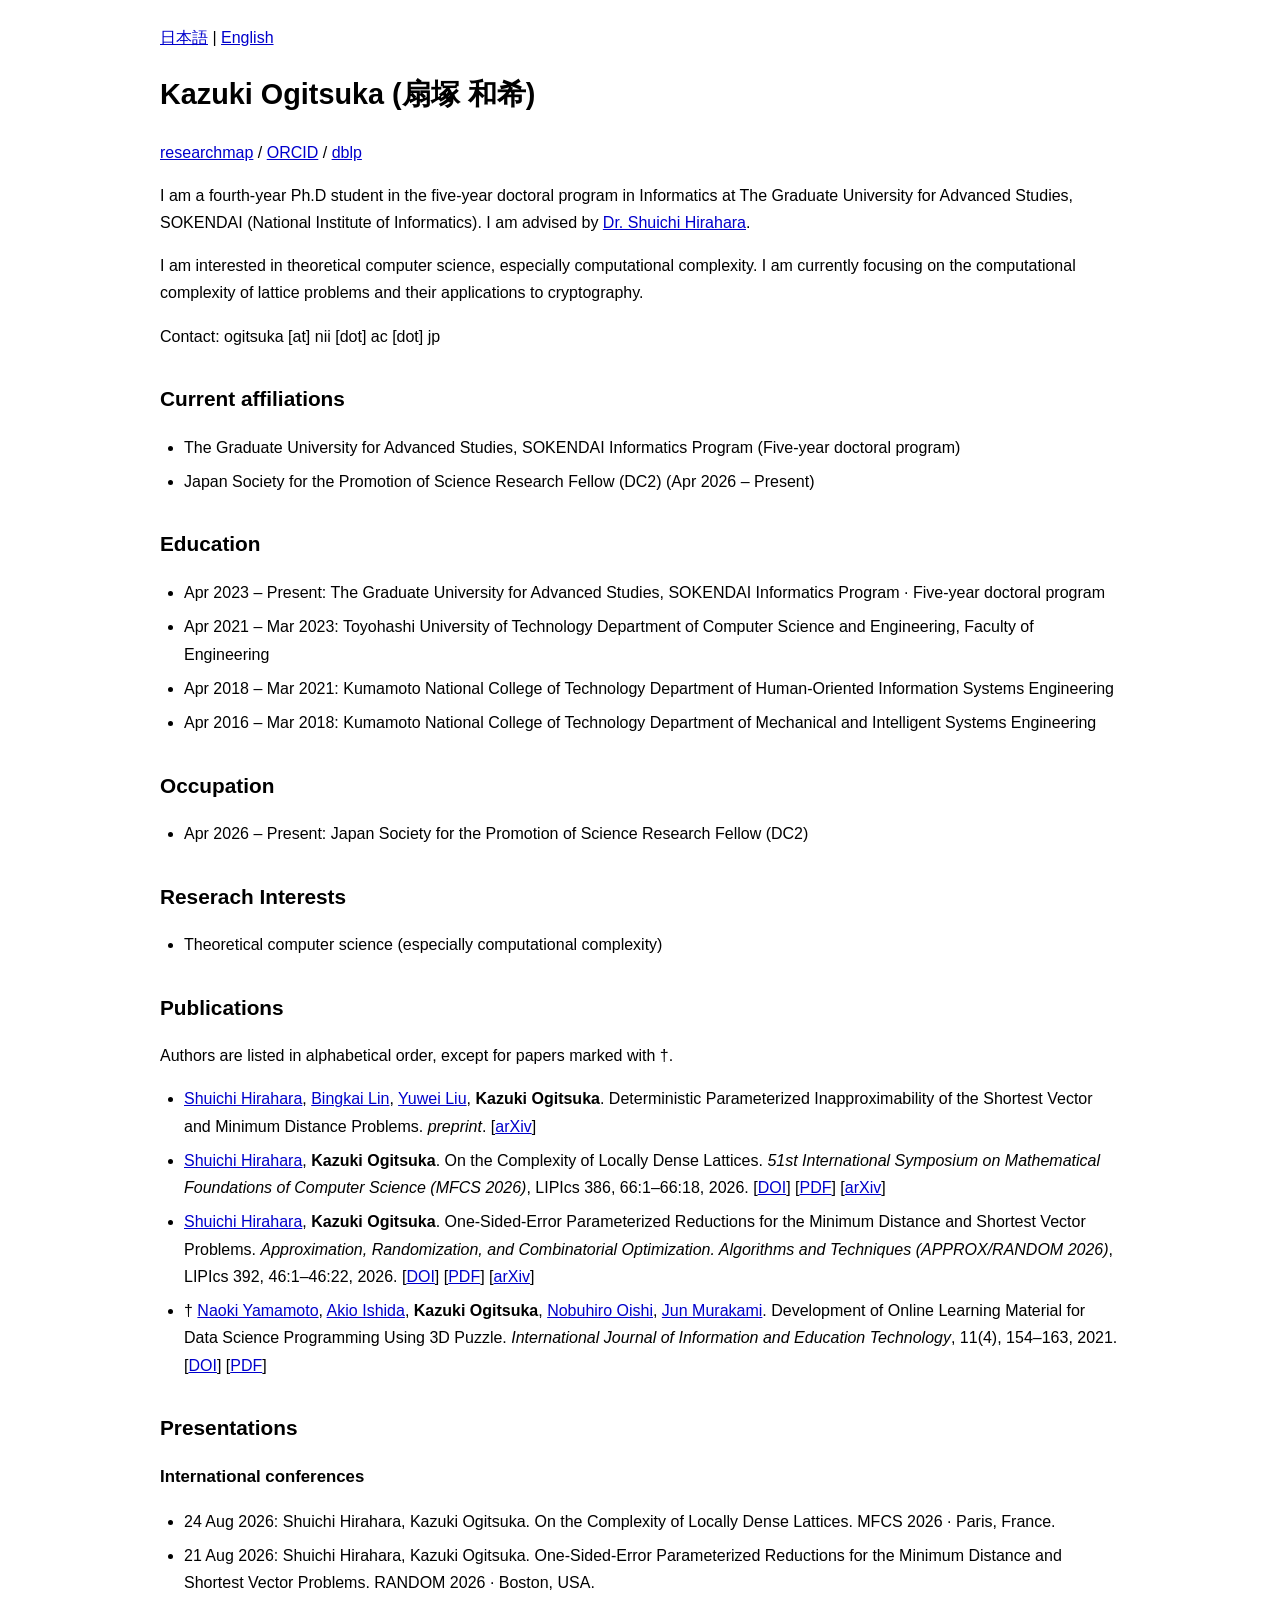
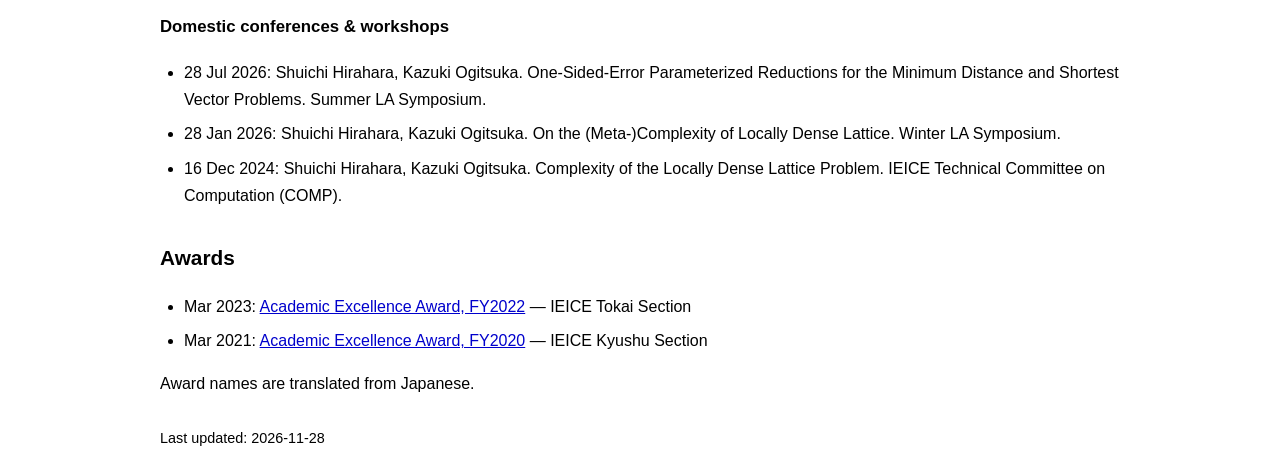
==== commit 38904e89: "Add search discovery metadata, multilingual sitemap and crawl rules" ====
--- a/en/index.html
+++ b/en/index.html
@@ -5,9 +5,12 @@
   <meta name="viewport" content="width=device-width, initial-scale=1">
   <meta name="color-scheme" content="light">
   <title>Kazuki Ogitsuka</title>
-  <meta name="description" content="Kazuki Ogitsuka: introduction, affiliations, education, occupation, research interests, publications, presentations, and awards.">
-  <link rel="alternate" hreflang="ja" href="../index.html">
-  <link rel="alternate" hreflang="en" href="./index.html">
+  <meta name="description" content="Kazuki Ogitsuka (扇塚和希), Ph.D student at SOKENDAI / National Institute of Informatics. Research in theoretical computer science and computational complexity.">
+  <link rel="canonical" href="https://kogitsuka.github.io/en/">
+  <link rel="alternate" hreflang="ja" href="https://kogitsuka.github.io/">
+  <link rel="alternate" hreflang="en" href="https://kogitsuka.github.io/en/">
+  <link rel="alternate" hreflang="x-default" href="https://kogitsuka.github.io/">
+  <script type="application/ld+json">{"@context":"https://schema.org","@type":"ProfilePage","@id":"https://kogitsuka.github.io/en/#profile","url":"https://kogitsuka.github.io/en/","name":"Kazuki Ogitsuka / 扇塚和希","inLanguage":"en","dateModified":"2026-11-28","mainEntity":{"@type":"Person","@id":"https://kogitsuka.github.io/#person","name":"Kazuki Ogitsuka","alternateName":["扇塚 和希","扇塚和希"],"url":"https://kogitsuka.github.io/","description":"I am interested in theoretical computer science, especially computational complexity. I am currently focusing on the computational complexity of lattice problems and their applications to cryptography.","sameAs":["https://researchmap.jp/kazuki_ogitsuka","https://orcid.org/0009-0003-6809-3717","https://dblp.org/pid/443/9384.html"]}}</script>
   <link rel="stylesheet" href="../assets/style.css">
   <script src="../assets/main.js" defer></script>
 </head>
@@ -84,6 +87,6 @@
       <p>Award names are translated from Japanese.</p>
     </section>
   </main>
-  <footer><p>Last updated: <time datetime="2026-11-22">2026-11-22</time></p></footer>
+  <footer><p>Last updated: <time datetime="2026-11-28">2026-11-28</time></p></footer>
 </body>
 </html>
